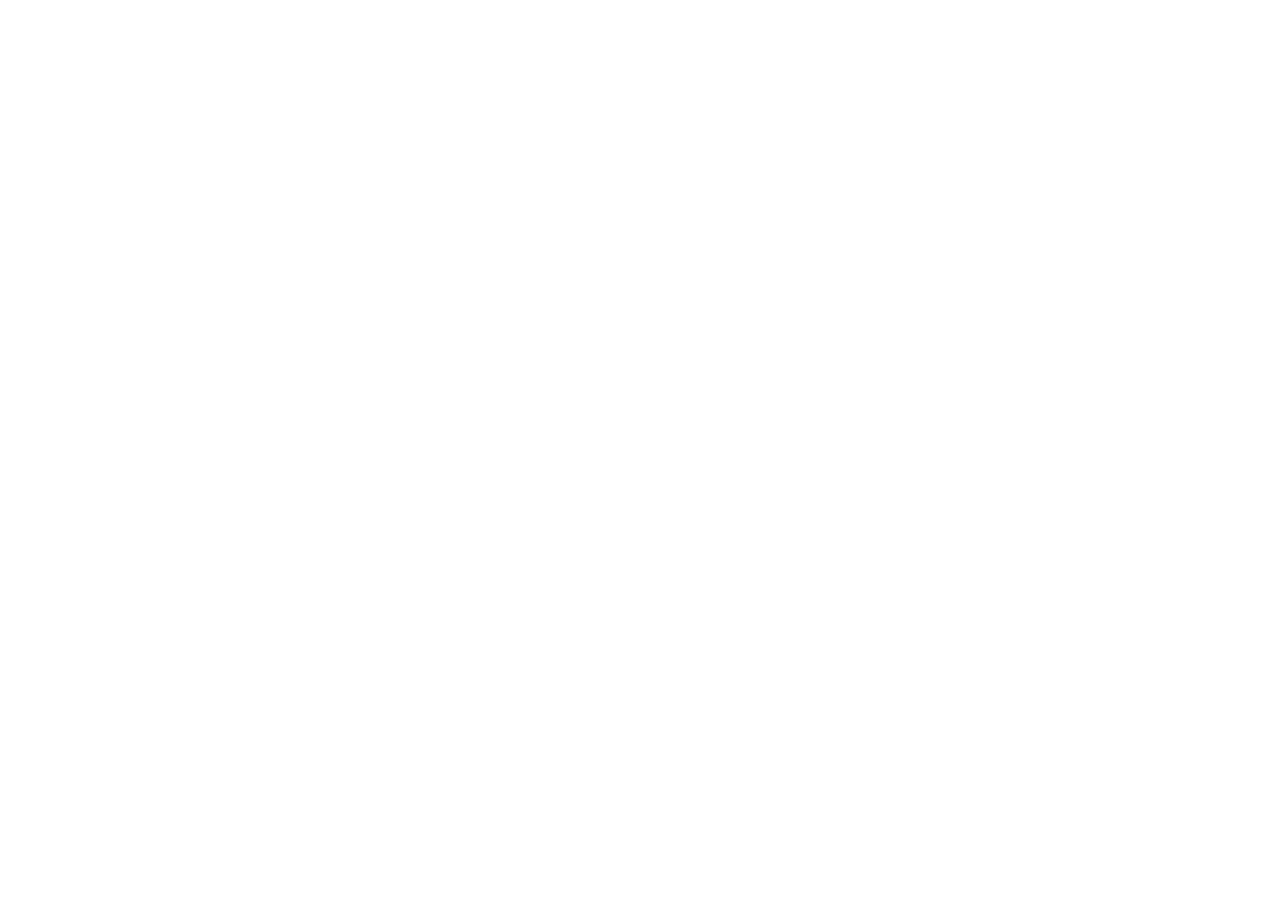
==== index.html @ 6c2b6531 "initial commit" ====
<!DOCTYPE html>
<html lang="en">
<head>
  <meta charset="UTF-8">
  <meta name="viewport" content="width=device-width, initial-scale=1.0">
  <meta http-equiv="X-UA-Compatible" content="ie=edge">
  <title>Document</title>
</head>
<body>
  
</body>
</html>
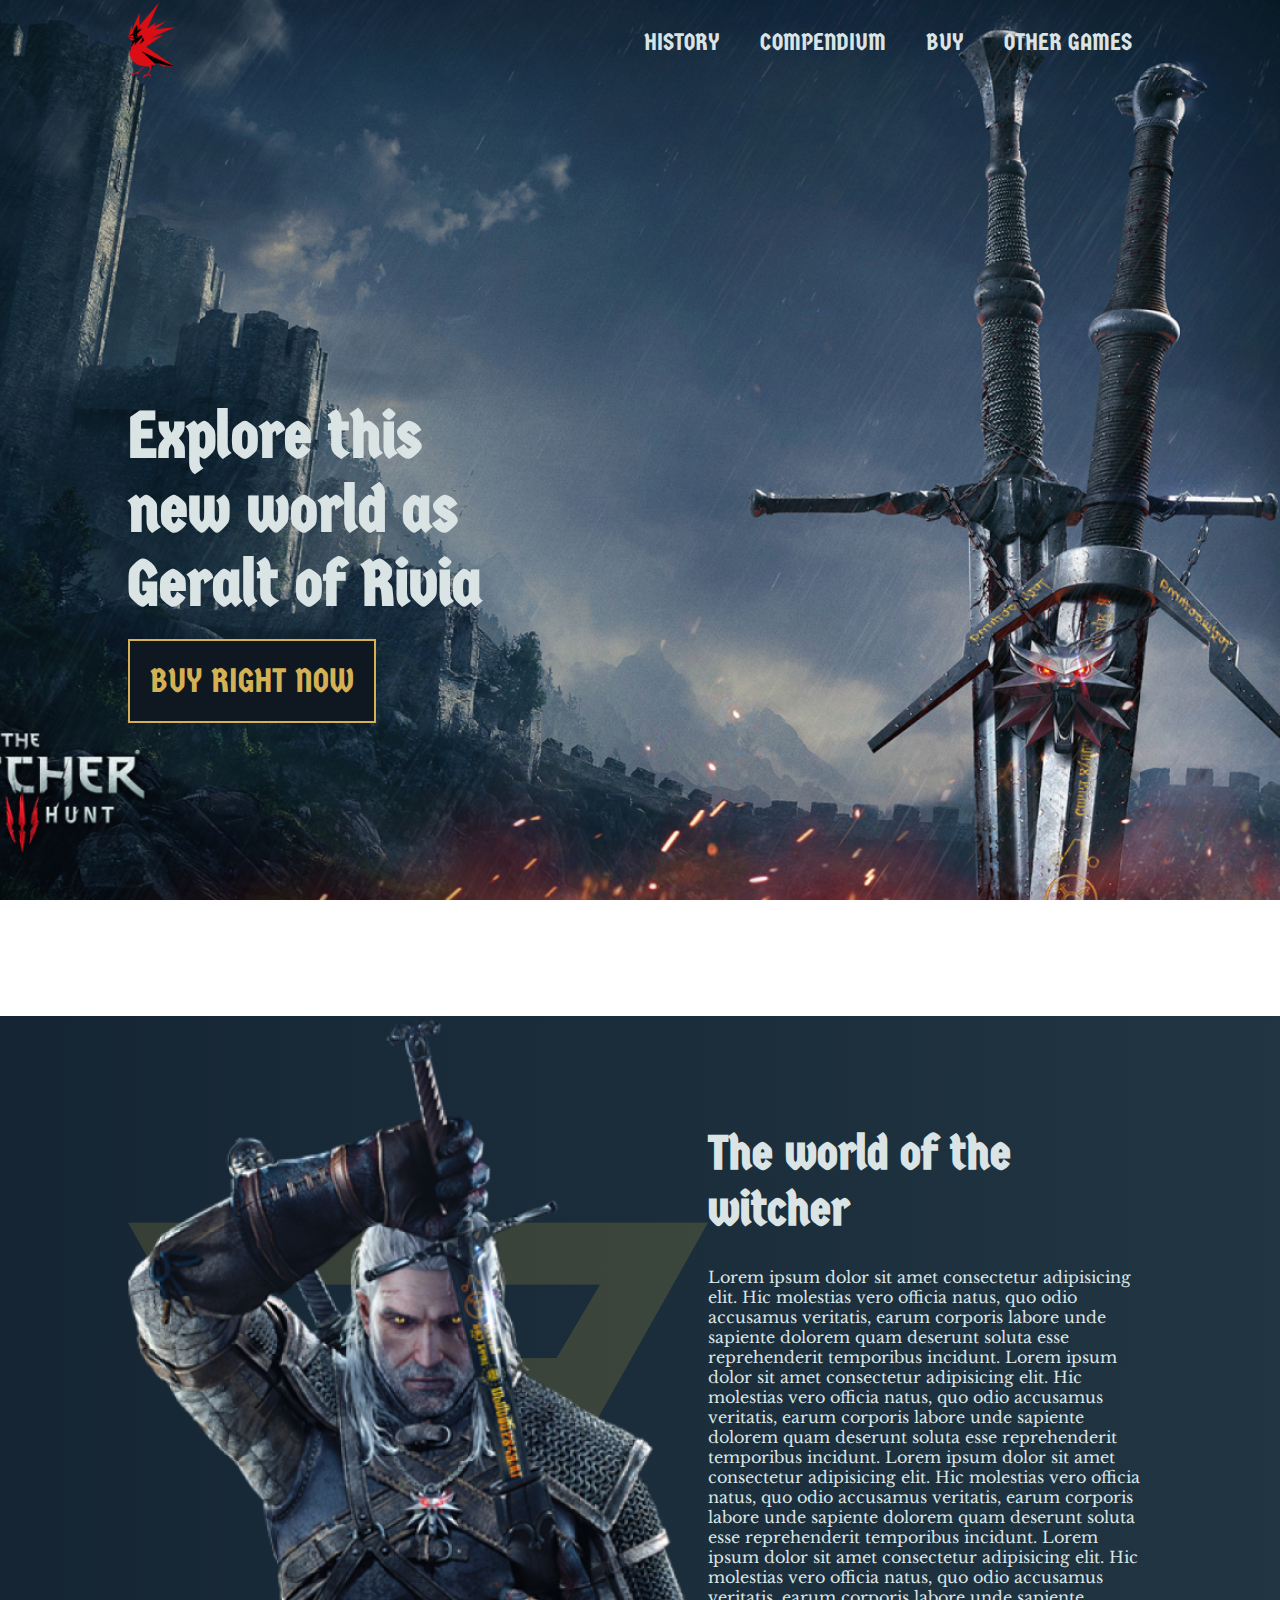
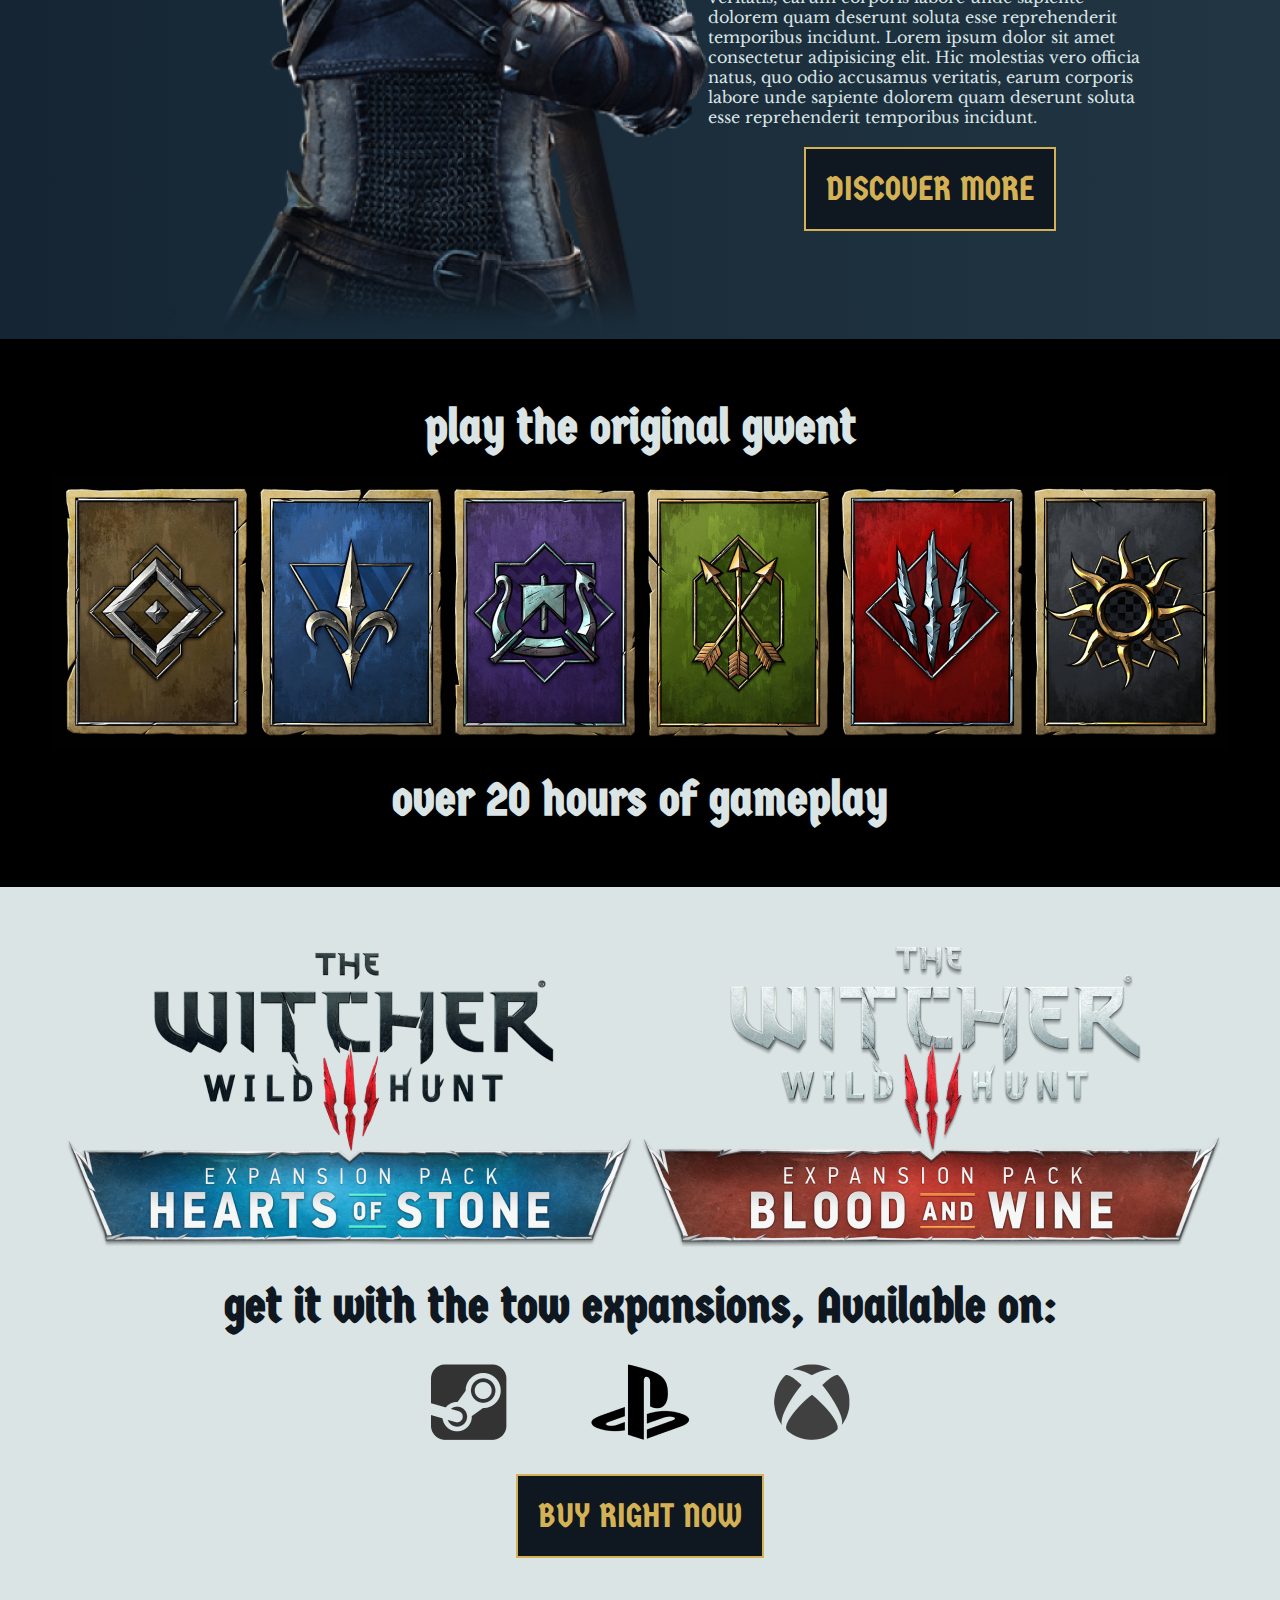
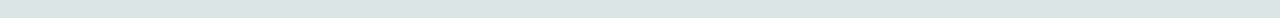
==== commit a22dfaaf: "Initial Commit" ====
--- a/index.html
+++ b/index.html
@@ -1,12 +1,92 @@
 <!DOCTYPE html>
 <html lang="en">
+
 <head>
   <meta charset="UTF-8">
   <meta name="viewport" content="width=device-width, initial-scale=1.0">
   <meta http-equiv="X-UA-Compatible" content="ie=edge">
-  <title>Document</title>
+  <link rel="stylesheet" href="style.css">
+  <link href="https://fonts.googleapis.com/css?family=Germania+One|Libre+Baskerville:400,700" rel="stylesheet">
+  <title>The Witcher</title>
 </head>
+
 <body>
-  
+  <header class="home-header">
+    <div class="container">
+      <menu>
+        <a><img src="img/logo.png" alt=""></a>
+        <ul>
+          <li>
+            <a href="">history</a>
+          </li>
+          <li>
+            <a href="">compendium</a>
+          </li>
+          <li>
+            <a href="">buy</a>
+          </li>
+          <li>
+            <a href="">other games</a>
+          </li>
+        </ul>
+      </menu>
+      <div class="home-text">
+        <h1>Explore this new world as Geralt of Rivia</h1>
+        <a href="" class="button">buy right now</a>
+      </div>
+    </div>
+  </header>
+  <section class="witcher-article">
+    <div class="container article">
+      <div class="geralt-img">
+        <img src="img/geralt-home.png" alt="">
+      </div>
+      <article class="article-body">
+        <h2>The world of the witcher</h2>
+        <p class="text-article">Lorem ipsum dolor sit amet consectetur adipisicing elit. Hic molestias vero officia
+          natus, quo odio accusamus
+          veritatis, earum corporis labore unde sapiente dolorem quam deserunt soluta esse reprehenderit temporibus
+          incidunt. Lorem ipsum dolor sit amet consectetur adipisicing elit. Hic molestias vero officia natus, quo odio
+          accusamus
+          veritatis, earum corporis labore unde sapiente dolorem quam deserunt soluta esse reprehenderit temporibus
+          incidunt. Lorem ipsum dolor sit amet consectetur adipisicing elit. Hic molestias vero officia natus, quo odio
+          accusamus
+          veritatis, earum corporis labore unde sapiente dolorem quam deserunt soluta esse reprehenderit temporibus
+          incidunt. Lorem ipsum dolor sit amet consectetur adipisicing elit. Hic molestias vero officia natus, quo odio
+          accusamus
+          veritatis, earum corporis labore unde sapiente dolorem quam deserunt soluta esse reprehenderit temporibus
+          incidunt. Lorem ipsum dolor sit amet consectetur adipisicing elit. Hic molestias vero officia natus, quo odio
+          accusamus
+          veritatis, earum corporis labore unde sapiente dolorem quam deserunt soluta esse reprehenderit temporibus
+          incidunt.</p>
+        <a href="" class="button">Discover more</a>
+      </article>
+    </div>
+  </section>
+
+  <section class="gwent">
+    <div class="container">
+      <h2>play the original gwent</h2>
+      <img src="img/gwent-home.png" class="gwent-img" alt="">
+      <h2>over 20 hours of gameplay</h2>
+    </div>
+  </section>
+
+  <footer class="home-footer">
+    <div class="container">
+      <div class="dlcs" >
+        <img src="img/dlc-heart.png" alt="">
+        <img src="img/dlc-blood.png" alt="">
+      </div>
+      <h2>get it with the tow expansions, Available on:</h2>
+      <div class="plataforms" >
+        <a href=""><img src="img/steam-logo.png" alt=""></a>
+        <a href=""><img src="img/ps-logo.png" alt=""></a>
+        <a href=""><img src="img/xbox-logo.png" alt=""></a>
+      </div>
+      <a href="" class="button">buy right now</a>
+    </div>
+  </footer>
 </body>
+
 </html>--- a/style.css
+++ b/style.css
@@ -0,0 +1,200 @@
+* {
+  margin: 0;
+  padding: 0;
+  -webkit-box-sizing: border-box;
+          box-sizing: border-box;
+}
+
+h1,
+h2 {
+  font-family: "Germania One", cursive;
+  color: #DAE4E4;
+}
+
+h2 {
+  font-size: 3em;
+}
+
+p {
+  font-family: "Libre Baskerville", serif;
+  color: #DAE4E4;
+}
+
+a {
+  text-decoration: none;
+}
+
+.container {
+  width: 80%;
+  margin: 0 auto;
+}
+
+.button {
+  font-family: "Germania One", cursive;
+  text-transform: uppercase;
+  font-size: 2.125em;
+  padding: 20px;
+  background-color: #0F1720;
+  color: #D3B154;
+  border: 2px solid;
+}
+
+.button:hover {
+  -webkit-box-shadow: 2px 2px 2px #000000;
+          box-shadow: 2px 2px 2px #000000;
+}
+
+.home-header {
+  background: url("img/home-header.jpg") no-repeat center fixed;
+  background-size: cover;
+}
+
+.home-header menu {
+  display: -webkit-box;
+  display: -ms-flexbox;
+  display: flex;
+  -webkit-box-pack: justify;
+      -ms-flex-pack: justify;
+          justify-content: space-between;
+}
+
+.home-header menu ul {
+  list-style: none;
+  -ms-flex-item-align: center;
+      -ms-grid-row-align: center;
+      align-self: center;
+}
+
+.home-header menu ul li {
+  float: left;
+}
+
+.home-header menu ul li a {
+  padding: 20px;
+  color: #DAE4E4;
+  font-family: "Germania One", cursive;
+  font-size: 1.5em;
+  text-transform: uppercase;
+}
+
+.home-header menu ul li a:hover {
+  color: #D3B154;
+}
+
+.home-header .home-text {
+  padding: 315px 0;
+  width: 40%;
+}
+
+.home-header .home-text h1 {
+  font-size: 4em;
+  margin-bottom: 40px;
+}
+
+.witcher-article {
+  background: linear-gradient(90.3deg, #152533 0.11%, #213543 99.76%);
+}
+
+.witcher-article .article {
+  display: -webkit-box;
+  display: -ms-flexbox;
+  display: flex;
+  -webkit-box-align: center;
+      -ms-flex-align: center;
+          align-items: center;
+}
+
+.witcher-article .article .geralt-img {
+  background: url("img/bg-geralt.png") no-repeat center;
+  -webkit-box-flex: 1;
+      -ms-flex: 1;
+          flex: 1;
+}
+
+.witcher-article .article .article-body {
+  -webkit-box-flex: 1;
+      -ms-flex: 1;
+          flex: 1;
+  display: -webkit-box;
+  display: -ms-flexbox;
+  display: flex;
+  -webkit-box-orient: vertical;
+  -webkit-box-direction: normal;
+      -ms-flex-direction: column;
+          flex-direction: column;
+  -webkit-box-align: center;
+      -ms-flex-align: center;
+          align-items: center;
+}
+
+.witcher-article .article .article-body h2 {
+  margin-bottom: 30px;
+}
+
+.witcher-article .article .article-body p {
+  font-size: 1em;
+}
+
+.witcher-article .article .article-body .button {
+  margin-top: 20px;
+}
+
+.gwent {
+  background: #000000;
+}
+
+.gwent .container {
+  padding: 60px 0;
+  display: -webkit-box;
+  display: -ms-flexbox;
+  display: flex;
+  -webkit-box-orient: vertical;
+  -webkit-box-direction: normal;
+      -ms-flex-direction: column;
+          flex-direction: column;
+  -webkit-box-align: center;
+      -ms-flex-align: center;
+          align-items: center;
+}
+
+.gwent .container .gwent-img {
+  padding: 20px 0;
+}
+
+.home-footer {
+  background: #DAE4E4;
+}
+
+.home-footer .container {
+  padding: 60px 0;
+  display: -webkit-box;
+  display: -ms-flexbox;
+  display: flex;
+  -webkit-box-orient: vertical;
+  -webkit-box-direction: normal;
+      -ms-flex-direction: column;
+          flex-direction: column;
+  -webkit-box-align: center;
+      -ms-flex-align: center;
+          align-items: center;
+}
+
+.home-footer .dlcs {
+  display: -webkit-box;
+  display: -ms-flexbox;
+  display: flex;
+  -webkit-box-pack: justify;
+      -ms-flex-pack: justify;
+          justify-content: space-between;
+}
+
+.home-footer h2 {
+  color: #0F1720;
+  margin: 30px;
+}
+
+.home-footer .plataforms img {
+  padding: 0 40px;
+  margin-bottom: 30px;
+}
+/*# sourceMappingURL=style.css.map */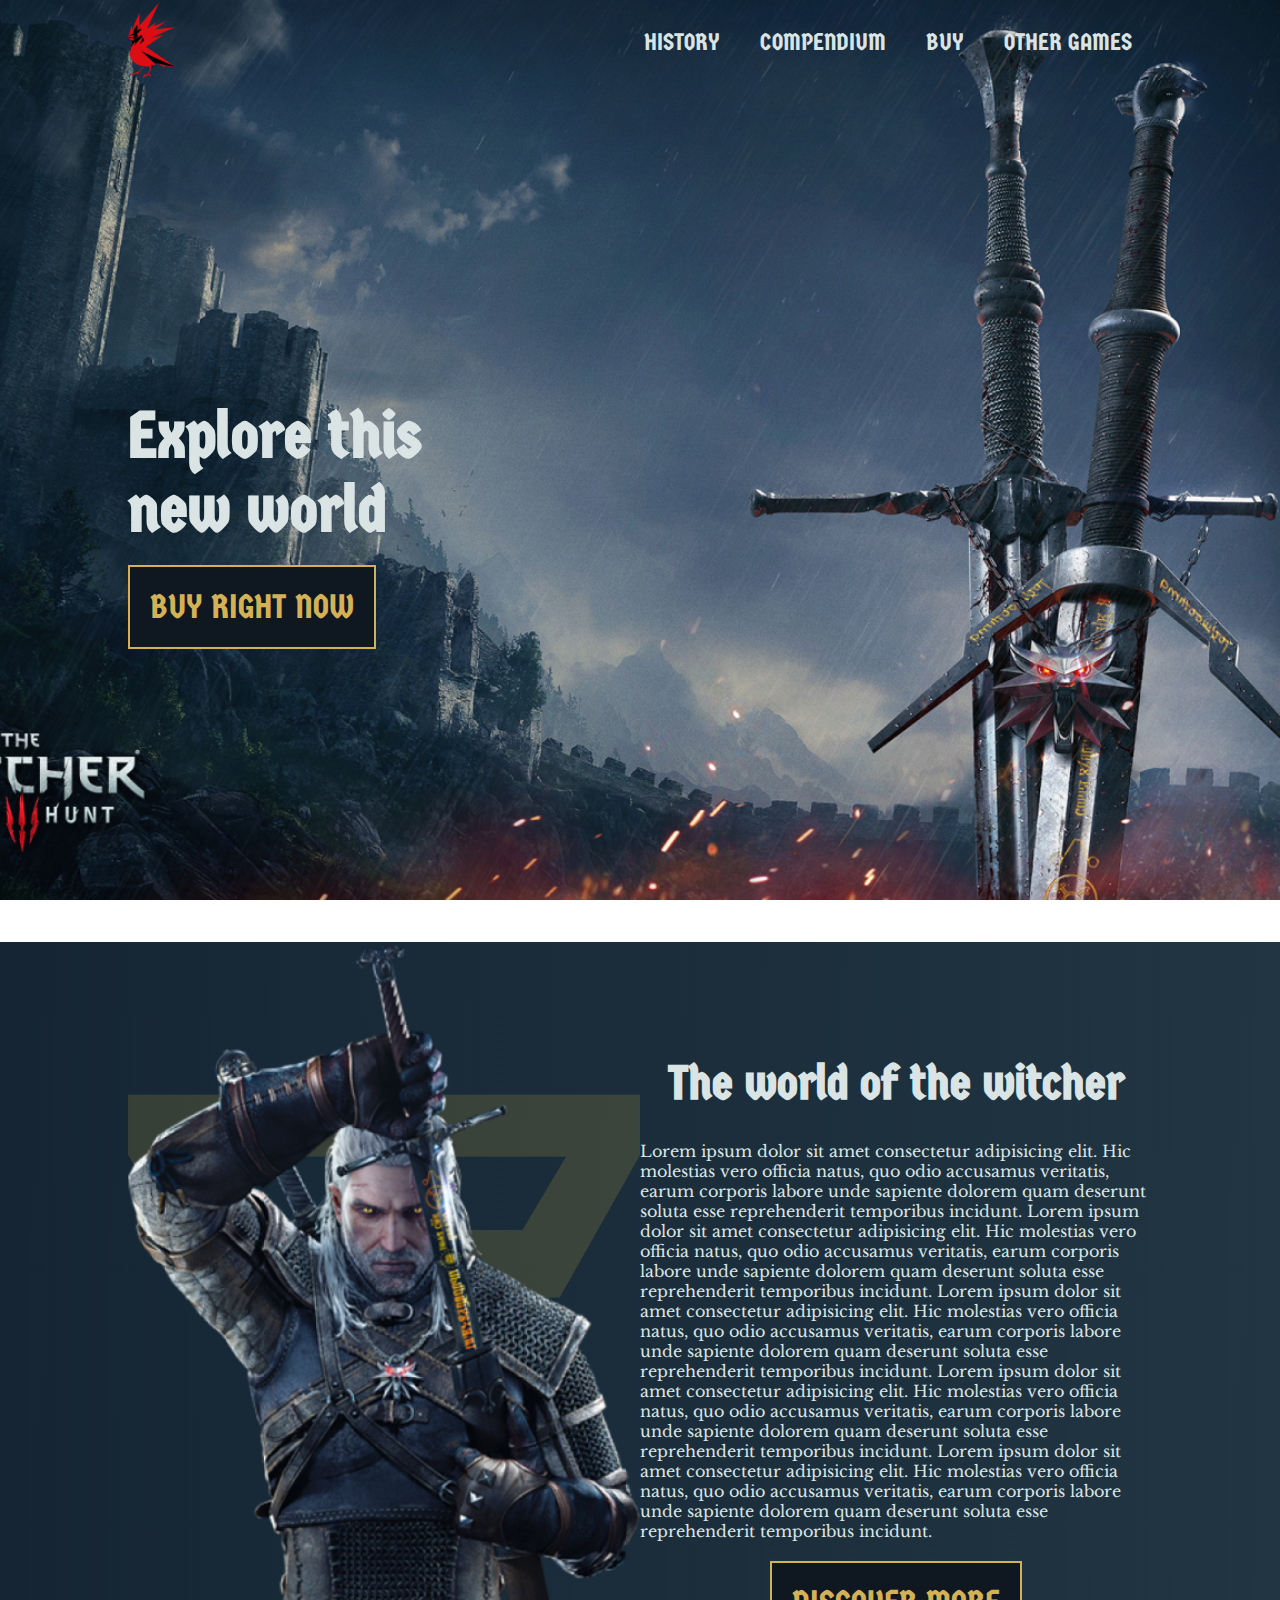
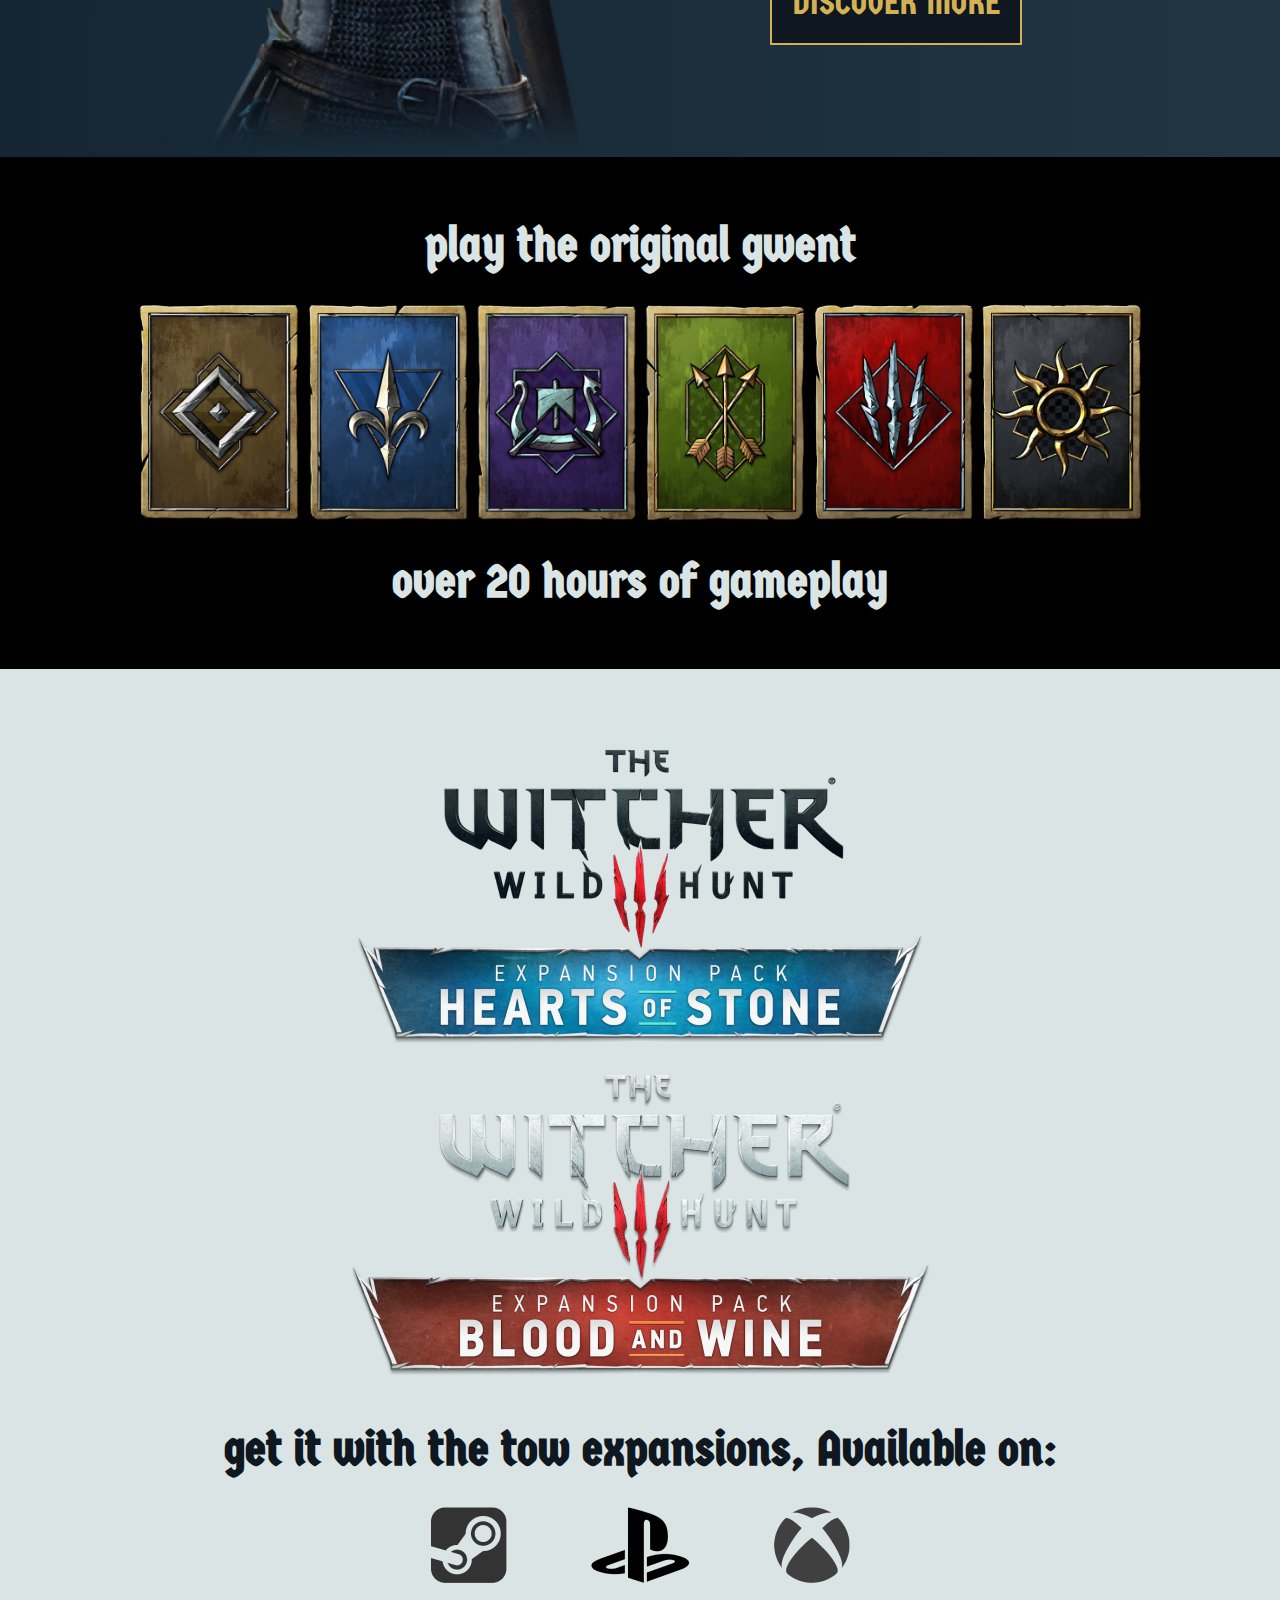
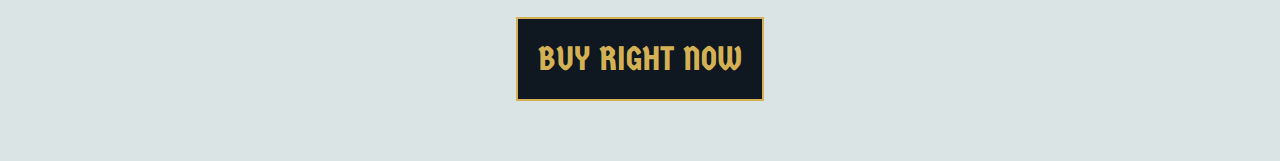
==== commit 3c48c738: "Text Changes" ====
--- a/index.html
+++ b/index.html
@@ -14,24 +14,24 @@
   <header class="home-header">
     <div class="container">
       <menu>
-        <a><img src="img/logo.png" alt=""></a>
+        <a class="index.html" ><img src="img/logo.png" alt=""></a>
         <ul>
           <li>
-            <a href="">history</a>
+            <a href="history.html">history</a>
           </li>
           <li>
-            <a href="">compendium</a>
+            <a href="compendium.html">compendium</a>
           </li>
           <li>
-            <a href="">buy</a>
+            <a href="buy.html">buy</a>
           </li>
           <li>
-            <a href="">other games</a>
+            <a href="other.html">other games</a>
           </li>
         </ul>
       </menu>
       <div class="home-text">
-        <h1>Explore this new world as Geralt of Rivia</h1>
+        <h1>Explore this new world</h1>
         <a href="" class="button">buy right now</a>
       </div>
     </div>
@@ -89,4 +89,4 @@
   </footer>
 </body>
 
-</html>+</html>
--- a/style.css
+++ b/style.css
@@ -11,6 +11,10 @@
   color: #DAE4E4;
 }
 
+h1 {
+  font-size: 4em;
+}
+
 h2 {
   font-size: 3em;
 }
@@ -22,6 +26,20 @@
 
 a {
   text-decoration: none;
+}
+
+img {
+  max-width: 100%;
+  height: auto;
+}
+
+.active {
+  color: #D3B154;
+}
+
+.img-rotated {
+  -webkit-transform: rotate(180deg);
+          transform: rotate(180deg);
 }
 
 .container {
@@ -40,8 +58,10 @@
 }
 
 .button:hover {
-  -webkit-box-shadow: 2px 2px 2px #000000;
-          box-shadow: 2px 2px 2px #000000;
+  -webkit-box-shadow: 0px 0px 18px #0F1720;
+          box-shadow: 0px 0px 18px #0F1720;
+  background: #D3B154;
+  color: #0F1720;
 }
 
 .home-header {
@@ -49,7 +69,7 @@
   background-size: cover;
 }
 
-.home-header menu {
+menu {
   display: -webkit-box;
   display: -ms-flexbox;
   display: flex;
@@ -58,18 +78,18 @@
           justify-content: space-between;
 }
 
-.home-header menu ul {
+menu ul {
   list-style: none;
   -ms-flex-item-align: center;
       -ms-grid-row-align: center;
       align-self: center;
 }
 
-.home-header menu ul li {
+menu ul li {
   float: left;
 }
 
-.home-header menu ul li a {
+menu ul li a {
   padding: 20px;
   color: #DAE4E4;
   font-family: "Germania One", cursive;
@@ -77,17 +97,16 @@
   text-transform: uppercase;
 }
 
-.home-header menu ul li a:hover {
+menu ul li a:hover {
   color: #D3B154;
 }
 
-.home-header .home-text {
+.home-text {
   padding: 315px 0;
   width: 40%;
 }
 
-.home-header .home-text h1 {
-  font-size: 4em;
+.home-text h1 {
   margin-bottom: 40px;
 }
 
@@ -102,6 +121,8 @@
   -webkit-box-align: center;
       -ms-flex-align: center;
           align-items: center;
+  -ms-flex-wrap: wrap;
+      flex-wrap: wrap;
 }
 
 .witcher-article .article .geralt-img {
@@ -159,6 +180,7 @@
 
 .gwent .container .gwent-img {
   padding: 20px 0;
+  max-width: 100%;
 }
 
 .home-footer {
@@ -183,18 +205,288 @@
   display: -webkit-box;
   display: -ms-flexbox;
   display: flex;
+  -webkit-box-pack: center;
+      -ms-flex-pack: center;
+          justify-content: center;
+  -ms-flex-wrap: wrap;
+      flex-wrap: wrap;
+  -webkit-box-align: center;
+      -ms-flex-align: center;
+          align-items: center;
+}
+
+.home-footer .dlcs img {
+  max-width: 100%;
+  margin: 15px;
+}
+
+.home-footer h2 {
+  color: #0F1720;
+  margin: 30px 0;
+}
+
+.home-footer .plataforms img {
+  padding: 0 40px;
+  margin-bottom: 30px;
+}
+
+@media screen and (max-width: 1024px) {
+  .home-text {
+    width: 80%;
+  }
+  .article {
+    -webkit-box-orient: vertical;
+    -webkit-box-direction: normal;
+        -ms-flex-direction: column;
+            flex-direction: column;
+    padding-bottom: 40px;
+  }
+  .dlcs {
+    -webkit-box-orient: vertical;
+    -webkit-box-direction: normal;
+        -ms-flex-direction: column;
+            flex-direction: column;
+  }
+  .dlcs img {
+    padding: 10px 0;
+  }
+}
+
+@media screen and (max-width: 724px) {
+  menu {
+    -webkit-box-orient: vertical;
+    -webkit-box-direction: normal;
+        -ms-flex-direction: column;
+            flex-direction: column;
+    -webkit-box-pack: center;
+        -ms-flex-pack: center;
+            justify-content: center;
+    -webkit-box-align: center;
+        -ms-flex-align: center;
+            align-items: center;
+  }
+  menu ul li a {
+    padding: 10px;
+  }
+  .home-text {
+    width: 100%;
+    padding: 80px 0;
+  }
+  .geralt-img {
+    background-size: contain;
+  }
+  .geralt-img img {
+    max-width: 100%;
+    height: auto;
+  }
+  .article {
+    -webkit-box-orient: vertical;
+    -webkit-box-direction: normal;
+        -ms-flex-direction: column;
+            flex-direction: column;
+    padding-bottom: 40px;
+  }
+  .dlcs {
+    -webkit-box-orient: vertical;
+    -webkit-box-direction: normal;
+        -ms-flex-direction: column;
+            flex-direction: column;
+  }
+  .dlcs img {
+    padding: 10px 0;
+  }
+}
+
+.history-header {
+  background: url("img/history-home.png") no-repeat center fixed;
+  background-size: cover;
+}
+
+.header-history-text {
+  text-align: center;
+  padding: 400px 0;
+}
+
+.witcher-history-article {
+  background: linear-gradient(90.29deg, #4A575D 0.11%, #213543 99.76%);
+}
+
+.witcher-history-article .article {
+  display: -webkit-box;
+  display: -ms-flexbox;
+  display: flex;
+}
+
+.witcher-history-article .article .article-body {
+  display: -webkit-box;
+  display: -ms-flexbox;
+  display: flex;
+  -webkit-box-orient: vertical;
+  -webkit-box-direction: normal;
+      -ms-flex-direction: column;
+          flex-direction: column;
+  -webkit-box-align: center;
+      -ms-flex-align: center;
+          align-items: center;
+  margin: 80px 10px;
+}
+
+.witcher-history-article .article .article-body .article-block {
+  text-align: center;
+  background: rgba(35, 55, 68, 0.15);
+  border: 1px solid #3C5B6A;
+}
+
+.witcher-history-article .article .article-body .article-block h2 {
+  text-transform: uppercase;
+  margin-top: 30px;
+}
+
+.witcher-history-article .article .article-body .article-block .text-article {
+  margin: 30px 0;
+  padding: 0 20px;
+}
+
+.witcher-history-article .article .article-body .red {
+  border: 1px solid #4A404B;
+}
+
+.compendium-header {
+  background: url("img/compendium-header.jpg") no-repeat center fixed;
+  background-size: cover;
+}
+
+.witcher-compendium-article {
+  background: linear-gradient(90.06deg, #485053 0.11%, #213543 99.76%);
+}
+
+.witcher-compendium-article .article {
+  display: -webkit-box;
+  display: -ms-flexbox;
+  display: flex;
+  -webkit-box-align: center;
+      -ms-flex-align: center;
+          align-items: center;
+  padding: 60px 0;
+}
+
+.witcher-compendium-article .article .char-img {
+  -webkit-box-flex: 1;
+      -ms-flex: 1;
+          flex: 1;
+  display: -webkit-box;
+  display: -ms-flexbox;
+  display: flex;
+  -webkit-box-pack: center;
+      -ms-flex-pack: center;
+          justify-content: center;
+}
+
+.witcher-compendium-article .article .geralt-img {
+  background: url("img/bg-geralt.png") no-repeat center;
+}
+
+.witcher-compendium-article .article .dandelion-img {
+  background: url("img/bg-dan.png") no-repeat center;
+}
+
+.witcher-compendium-article .article .triss-img {
+  background: url("img/bg-triss.png") no-repeat center;
+}
+
+.witcher-compendium-article .article .ciri-img {
+  background: url("img/bg-ciri.png") no-repeat center;
+}
+
+.witcher-compendium-article .article .yen-img {
+  background: url("img/bg-yen.png") no-repeat center;
+}
+
+.witcher-compendium-article .article .article-body {
+  -webkit-box-flex: 1;
+      -ms-flex: 1;
+          flex: 1;
+  text-align: center;
+}
+
+.buy-header {
+  background: url("img/buy-header.jpg") no-repeat center fixed;
+  background-size: cover;
+}
+
+.buy-header h1 {
+  color: #0F1720;
+}
+
+.witcher-buy-article {
+  background: linear-gradient(90.64deg, #EEC873 0.37%, #BF8B69 99.4%);
+}
+
+.witcher-buy-article .article {
+  display: -webkit-box;
+  display: -ms-flexbox;
+  display: flex;
+  padding: 60px 0;
+  -webkit-box-align: center;
+      -ms-flex-align: center;
+          align-items: center;
+}
+
+.witcher-buy-article .article .dlc-img {
+  -webkit-box-flex: 1;
+      -ms-flex: 1;
+          flex: 1;
+}
+
+.witcher-buy-article .article .article-body {
+  -webkit-box-flex: 1;
+      -ms-flex: 1;
+          flex: 1;
+  text-align: center;
+}
+
+.witcher-buy-article .article .article-body h2 {
+  margin-bottom: 20px;
+  color: #0F1720;
+}
+
+.witcher-buy-article .article .article-body p {
+  color: #0F1720;
+}
+
+.buy-footer {
+  background: linear-gradient(90.64deg, #EEC873 0.37%, #BF8B69 99.4%);
+}
+
+.other-header {
+  background: url("img/other-header.png") no-repeat center fixed;
+  background-size: cover;
+}
+
+.other-header .home-text {
+  width: 100%;
+  display: -webkit-box;
+  display: -ms-flexbox;
+  display: flex;
+  -webkit-box-pack: end;
+      -ms-flex-pack: end;
+          justify-content: flex-end;
+}
+
+.witcher-other-article {
+  background: linear-gradient(90.62deg, #525964 0.11%, #55504D 99.76%);
+}
+
+.witcher-other-article .other-games {
+  display: -webkit-box;
+  display: -ms-flexbox;
+  display: flex;
   -webkit-box-pack: justify;
       -ms-flex-pack: justify;
           justify-content: space-between;
-}
-
-.home-footer h2 {
-  color: #0F1720;
-  margin: 30px;
-}
-
-.home-footer .plataforms img {
-  padding: 0 40px;
-  margin-bottom: 30px;
+  -webkit-box-align: center;
+      -ms-flex-align: center;
+          align-items: center;
+  padding: 120px 0;
 }
 /*# sourceMappingURL=style.css.map */